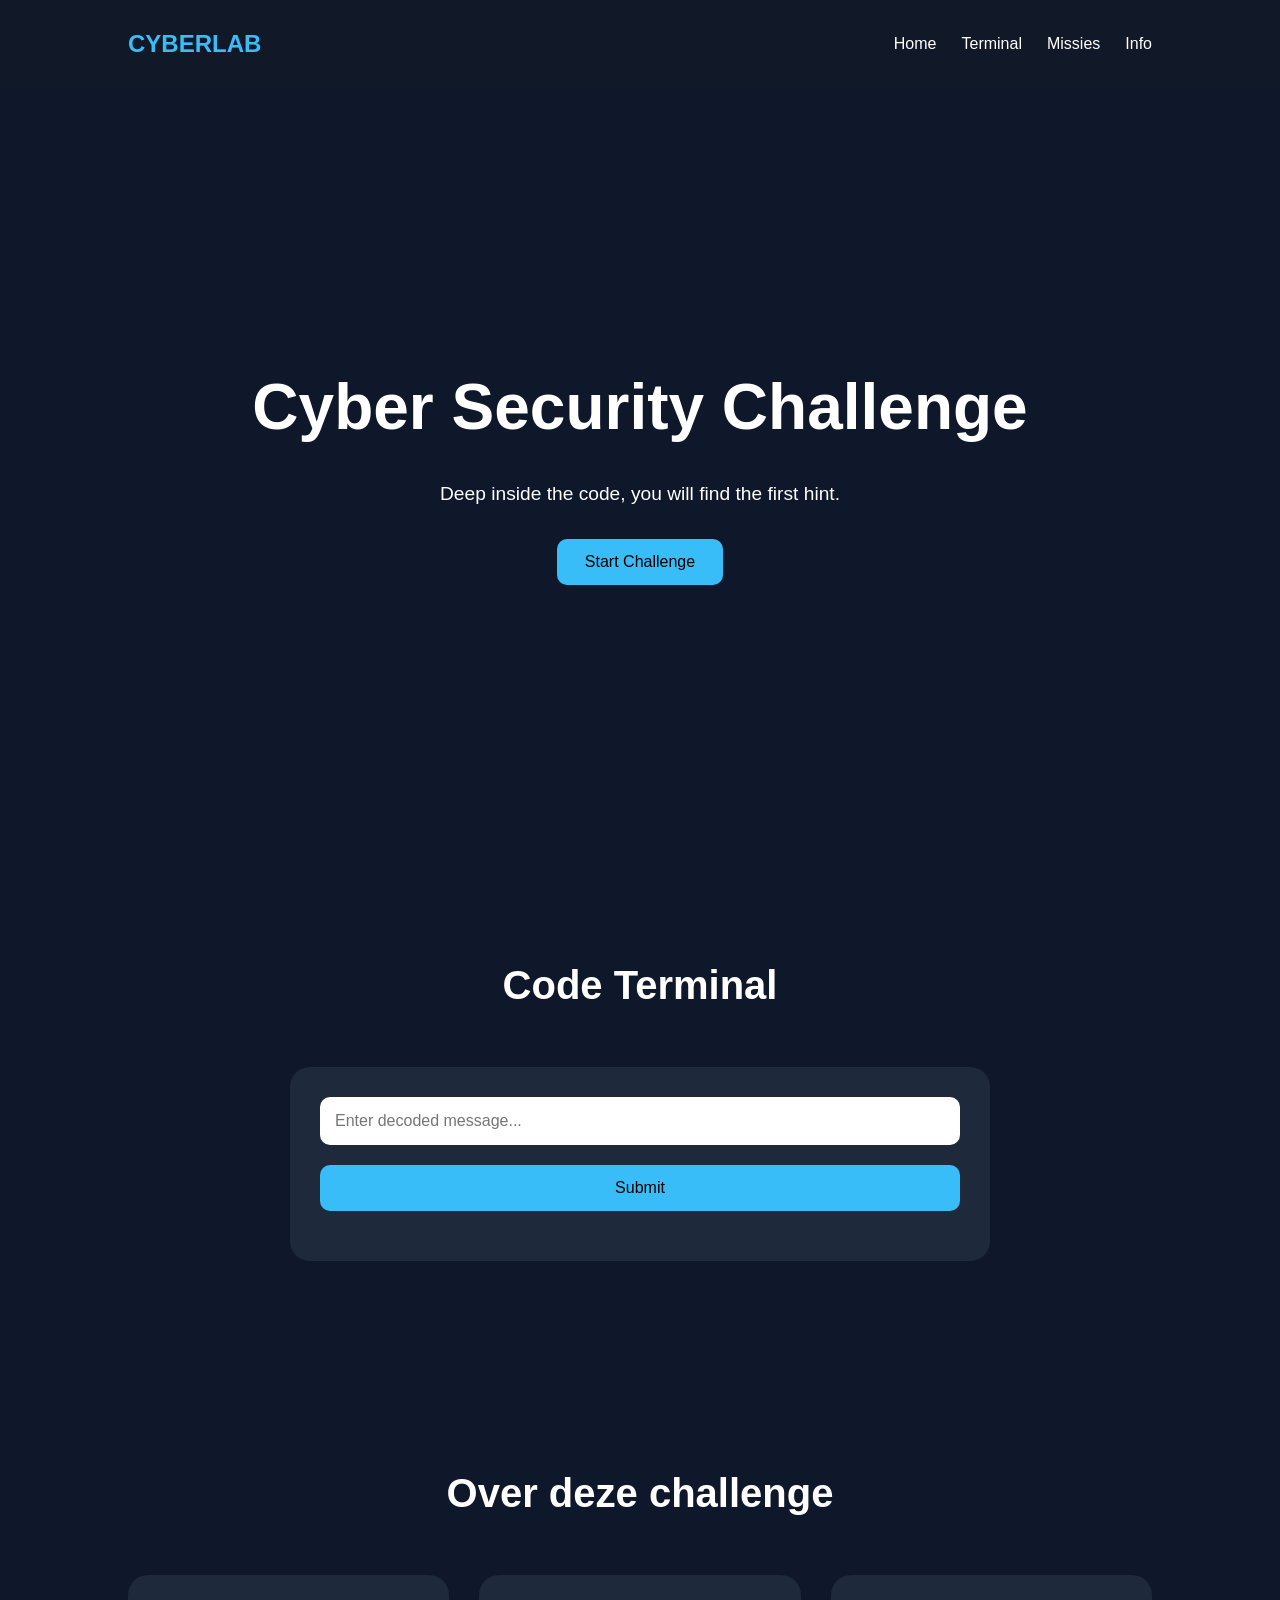
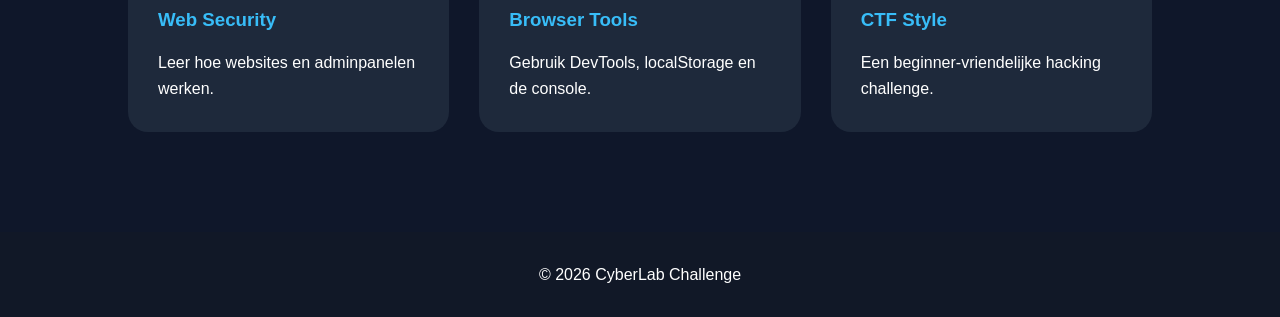
==== index.html @ f61bce8e "Add files via upload" ====
<!DOCTYPE html>
<html lang="nl">
<head>
  <meta charset="UTF-8" />
  <meta name="viewport" content="width=device-width, initial-scale=1.0"/>
  <title>CyberLab Challenge</title>
  <link rel="stylesheet" href="style.css" />
</head>
<body>

  <header>
    <nav>
      <h1>CYBERLAB</h1>

      <ul>
        <li><a href="#home">Home</a></li>
        <li><a href="#terminal">Terminal</a></li>
        <li><a href="#missions">Missies</a></li>
        <li><a href="#about">Info</a></li>
      </ul>
    </nav>

    <section class="hero" id="home">
      <h2>Cyber Security Challenge</h2>
      <p>Deep inside the code, you will find the first hint.</p>

      <button onclick="scrollToTerminal()">
        Start Challenge
      </button>
    </section>
  </header>

  <main>

    <section class="contact" id="terminal">
      <h2>Code Terminal</h2>

      <div class="contact-box">
        <input
          type="text"
          id="secretCode"
          placeholder="Enter decoded message..."
        >

        <button onclick="checkCode()">
          Submit
        </button>

        <p id="codeOutput"></p>
      </div>
    </section>

    <section class="missions" id="missions" style="display:none;">
      <h2>Missies</h2>

      <div class="contact-box">
        <label>
          <input type="checkbox">
          Level 1 — Find the Base64 code
        </label>

        <label>
          <input type="checkbox">
          Level 2 — Go to the admin panel
        </label>

        <label>
          <input type="checkbox">
          Level 3 — Find the secret page
        </label>

        <label>
          <input type="checkbox">
          Level 4 — Unlock the final code
        </label>
      </div>
    </section>

    <section class="about" id="about">
      <h2>Over deze challenge</h2>

      <div class="about-grid">
        <div class="card">
          <h3>Web Security</h3>
          <p>Leer hoe websites en adminpanelen werken.</p>
        </div>

        <div class="card">
          <h3>Browser Tools</h3>
          <p>Gebruik DevTools, localStorage en de console.</p>
        </div>

        <div class="card">
          <h3>CTF Style</h3>
          <p>Een beginner-vriendelijke hacking challenge.</p>
        </div>
      </div>
    </section>

  </main>

  <footer>
    <p>© 2026 CyberLab Challenge</p>
  </footer>

  <!-- WW91IGhhdmUgdGFrZW4gdGhlIGZpcnN0IHN0ZXAuIEFyZSB5b3Ugc3VyZSB5b3UncmUgb24gdGhlIHJpZ2h0IHBhdGg/IFNlYXJjaCBmb3IgdGhlIGFkbWluIHBhbmVsLg== -->

  <script>
    function scrollToTerminal() {
      document.getElementById("terminal").scrollIntoView({
        behavior: "smooth"
      });
    }

    function checkCode() {
      const code = document.getElementById("secretCode").value
        .trim()
        .toLowerCase();

      const output = document.getElementById("codeOutput");
      const missions = document.getElementById("missions");

      if (code.includes("admin panel")) {
        output.textContent = "Well done. Access granted.";
        missions.style.display = "block";

        missions.scrollIntoView({
          behavior: "smooth"
        });
      } else {
        output.textContent = "Incorrect code.";
      }
    }
  </script>

</body>
</html>
---- style.css ----
/* style.css */

* {
  margin: 0;
  padding: 0;
  box-sizing: border-box;
}

body {
  font-family: Arial, sans-serif;
  background: #0f172a;
  color: white;
  line-height: 1.6;
}

nav {
  display: flex;
  justify-content: space-between;
  align-items: center;
  padding: 25px 10%;
  background: #111827;
  position: sticky;
  top: 0;
}

nav h1 {
  color: #38bdf8;
}

nav ul {
  display: flex;
  gap: 25px;
  list-style: none;
}

nav a {
  text-decoration: none;
  color: white;
  transition: 0.3s;
}

nav a:hover {
  color: #38bdf8;
}

.hero {
  min-height: 85vh;
  display: flex;
  flex-direction: column;
  justify-content: center;
  align-items: center;
  padding: 40px;
  text-align: center;
}

.hero h2 {
  font-size: 4rem;
  margin-bottom: 20px;
}

.hero p {
  max-width: 700px;
  font-size: 1.2rem;
  margin-bottom: 30px;
}

button {
  padding: 14px 28px;
  border: none;
  background: #38bdf8;
  color: black;
  font-size: 1rem;
  border-radius: 10px;
  cursor: pointer;
  transition: 0.3s;
}

button:hover {
  transform: scale(1.05);
}

section {
  padding: 100px 10%;
}

section h2 {
  text-align: center;
  margin-bottom: 50px;
  font-size: 2.5rem;
}

.about-grid,
.project-grid {
  display: grid;
  grid-template-columns: repeat(auto-fit, minmax(250px, 1fr));
  gap: 30px;
}

.card,
.project-card,
.contact-box {
  background: #1e293b;
  padding: 30px;
  border-radius: 20px;
  transition: 0.3s;
}

.card:hover,
.project-card:hover {
  transform: translateY(-10px);
}

.card h3,
.project-card h3 {
  margin-bottom: 15px;
  color: #38bdf8;
}

.contact-box {
  max-width: 700px;
  margin: auto;
  display: flex;
  flex-direction: column;
  gap: 20px;
}

input,
textarea {
  padding: 15px;
  border-radius: 10px;
  border: none;
  font-size: 1rem;
}

textarea {
  min-height: 150px;
}

#output {
  margin-top: 10px;
  color: #38bdf8;
}

footer {
  text-align: center;
  padding: 30px;
  background: #111827;
}.achievement {
  position: fixed;
  top: 25px;
  right: 25px;
  background: #1e293b;
  color: #38bdf8;
  padding: 18px 25px;
  border-radius: 15px;
  box-shadow: 0 0 25px rgba(56, 189, 248, 0.5);
  font-weight: bold;
  z-index: 9999;
  animation: slideIn 0.5s ease, fadeOut 0.5s ease 4s forwards;
}

.hidden {
  display: none;
}

@keyframes slideIn {
  from {
    transform: translateX(120%);
    opacity: 0;
  }

  to {
    transform: translateX(0);
    opacity: 1;
  }
}

@keyframes fadeOut {
  to {
    opacity: 0;
    transform: translateX(120%);
  }
}
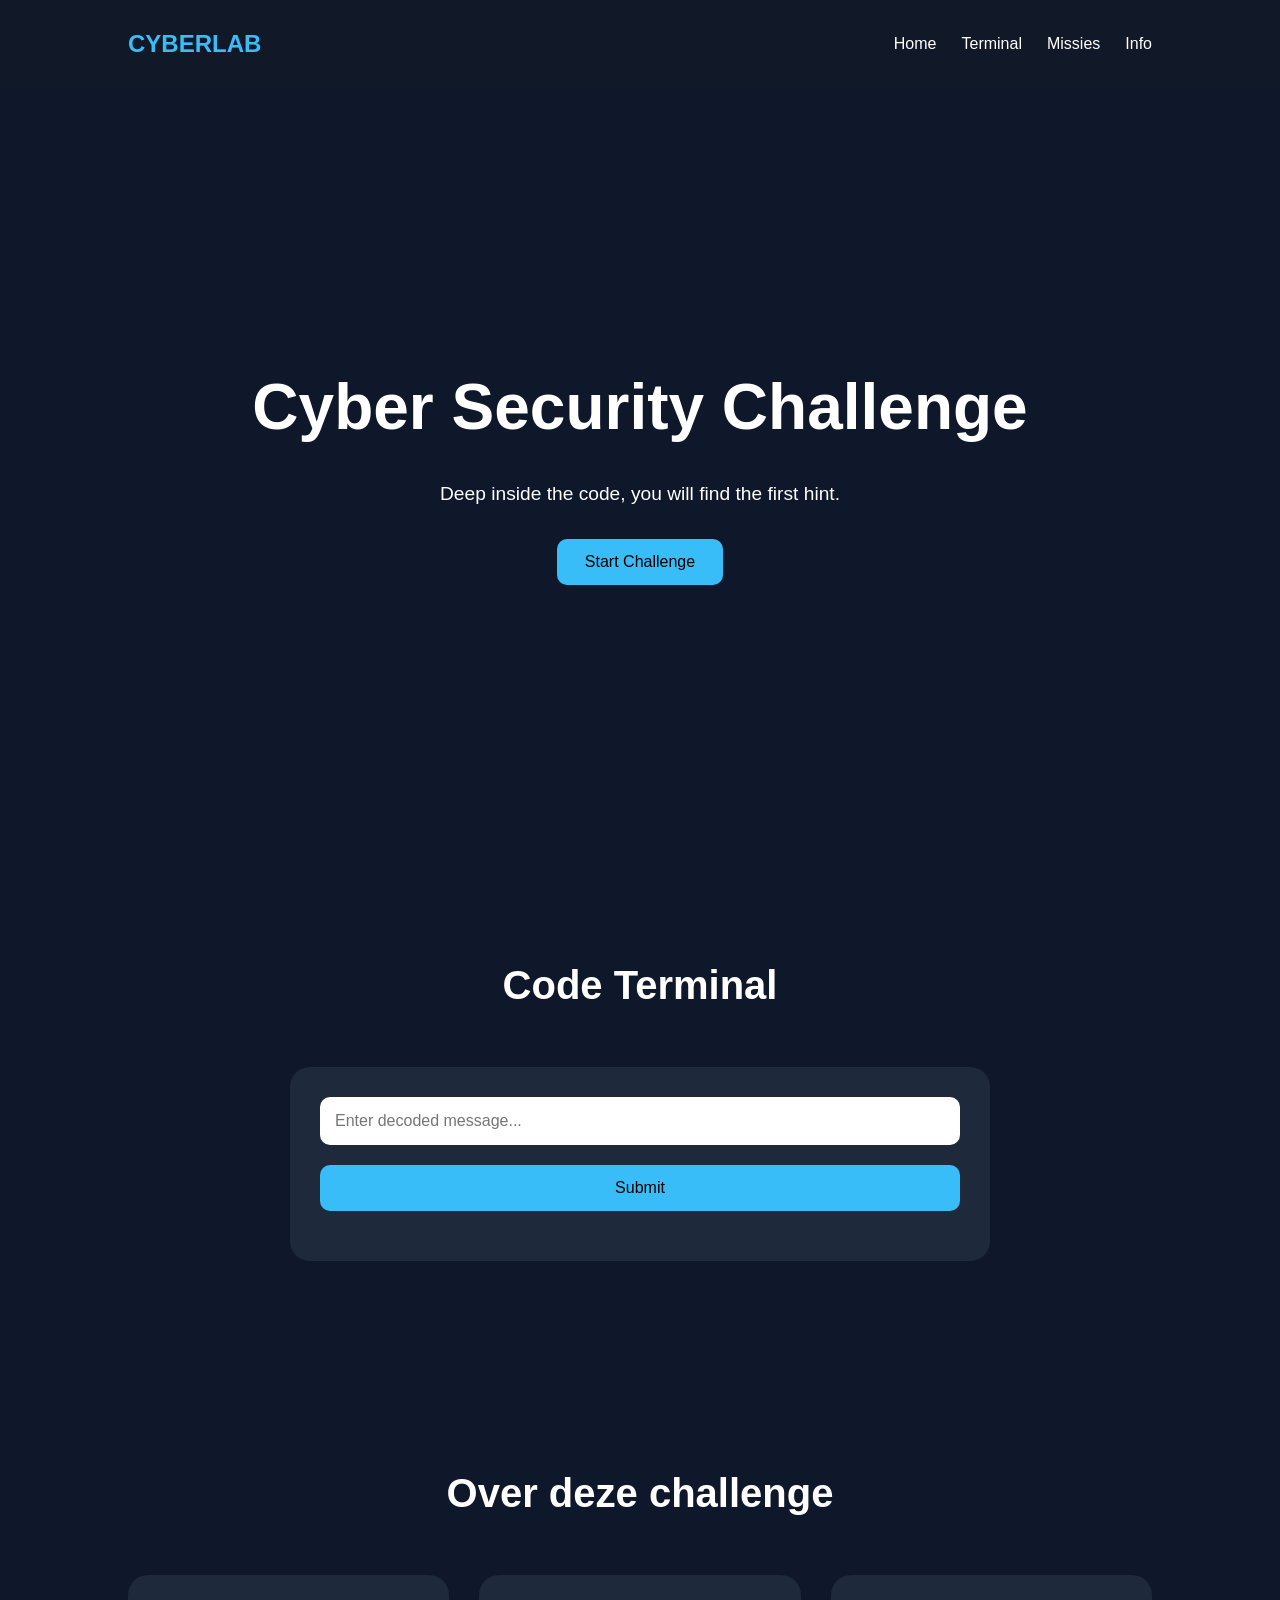
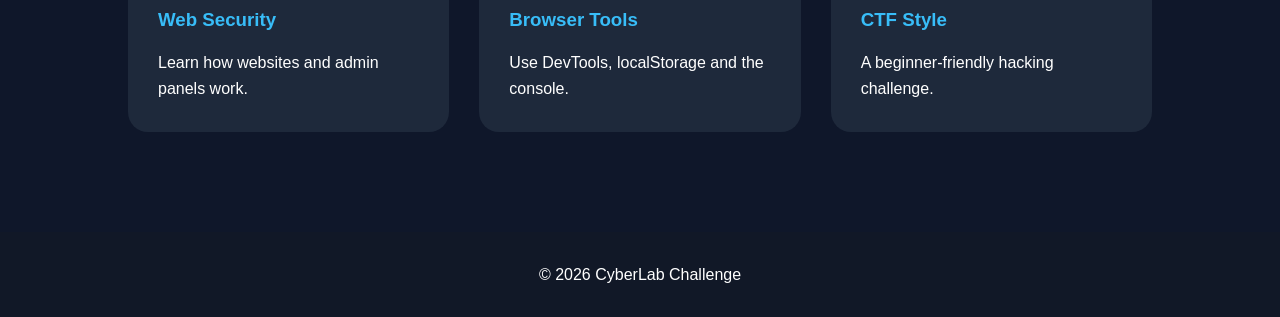
==== commit e8092397: "index.html" ====
--- a/index.html
+++ b/index.html
@@ -82,17 +82,17 @@
       <div class="about-grid">
         <div class="card">
           <h3>Web Security</h3>
-          <p>Leer hoe websites en adminpanelen werken.</p>
+          <p>Learn how websites and admin panels work.</p>
         </div>
 
         <div class="card">
           <h3>Browser Tools</h3>
-          <p>Gebruik DevTools, localStorage en de console.</p>
+          <p>Use DevTools, localStorage and the console.</p>
         </div>
 
         <div class="card">
           <h3>CTF Style</h3>
-          <p>Een beginner-vriendelijke hacking challenge.</p>
+          <p>A beginner-friendly hacking challenge.</p>
         </div>
       </div>
     </section>
@@ -134,4 +134,4 @@
   </script>
 
 </body>
-</html>+</html>
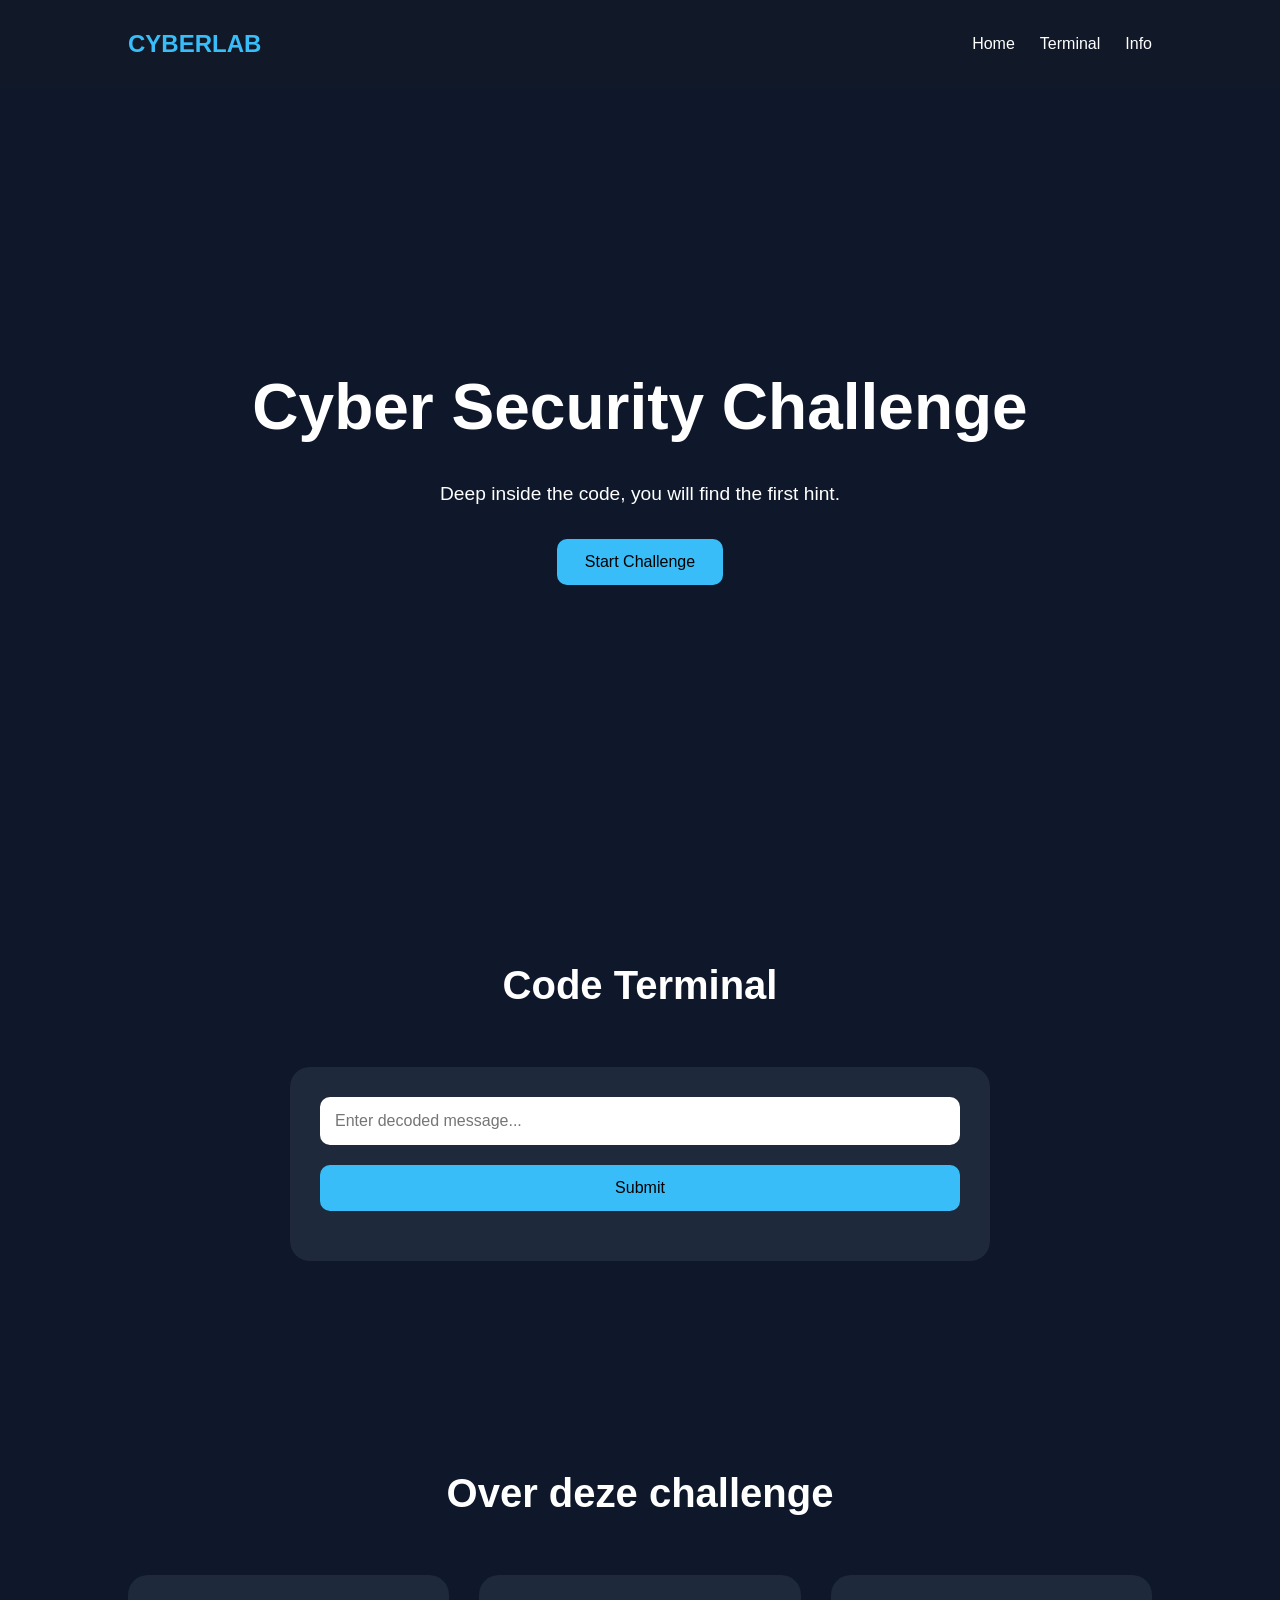
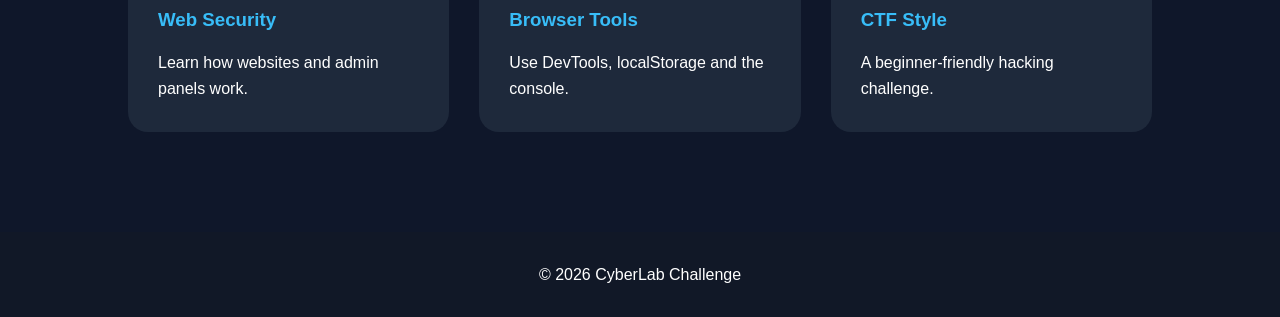
==== commit b448261c: "index.html" ====
--- a/index.html
+++ b/index.html
@@ -14,8 +14,7 @@
 
       <ul>
         <li><a href="#home">Home</a></li>
-        <li><a href="#terminal">Terminal</a></li>
-        <li><a href="#missions">Missies</a></li>
+        <li><a href="#terminal">Terminal</a></li
         <li><a href="#about">Info</a></li>
       </ul>
     </nav>
